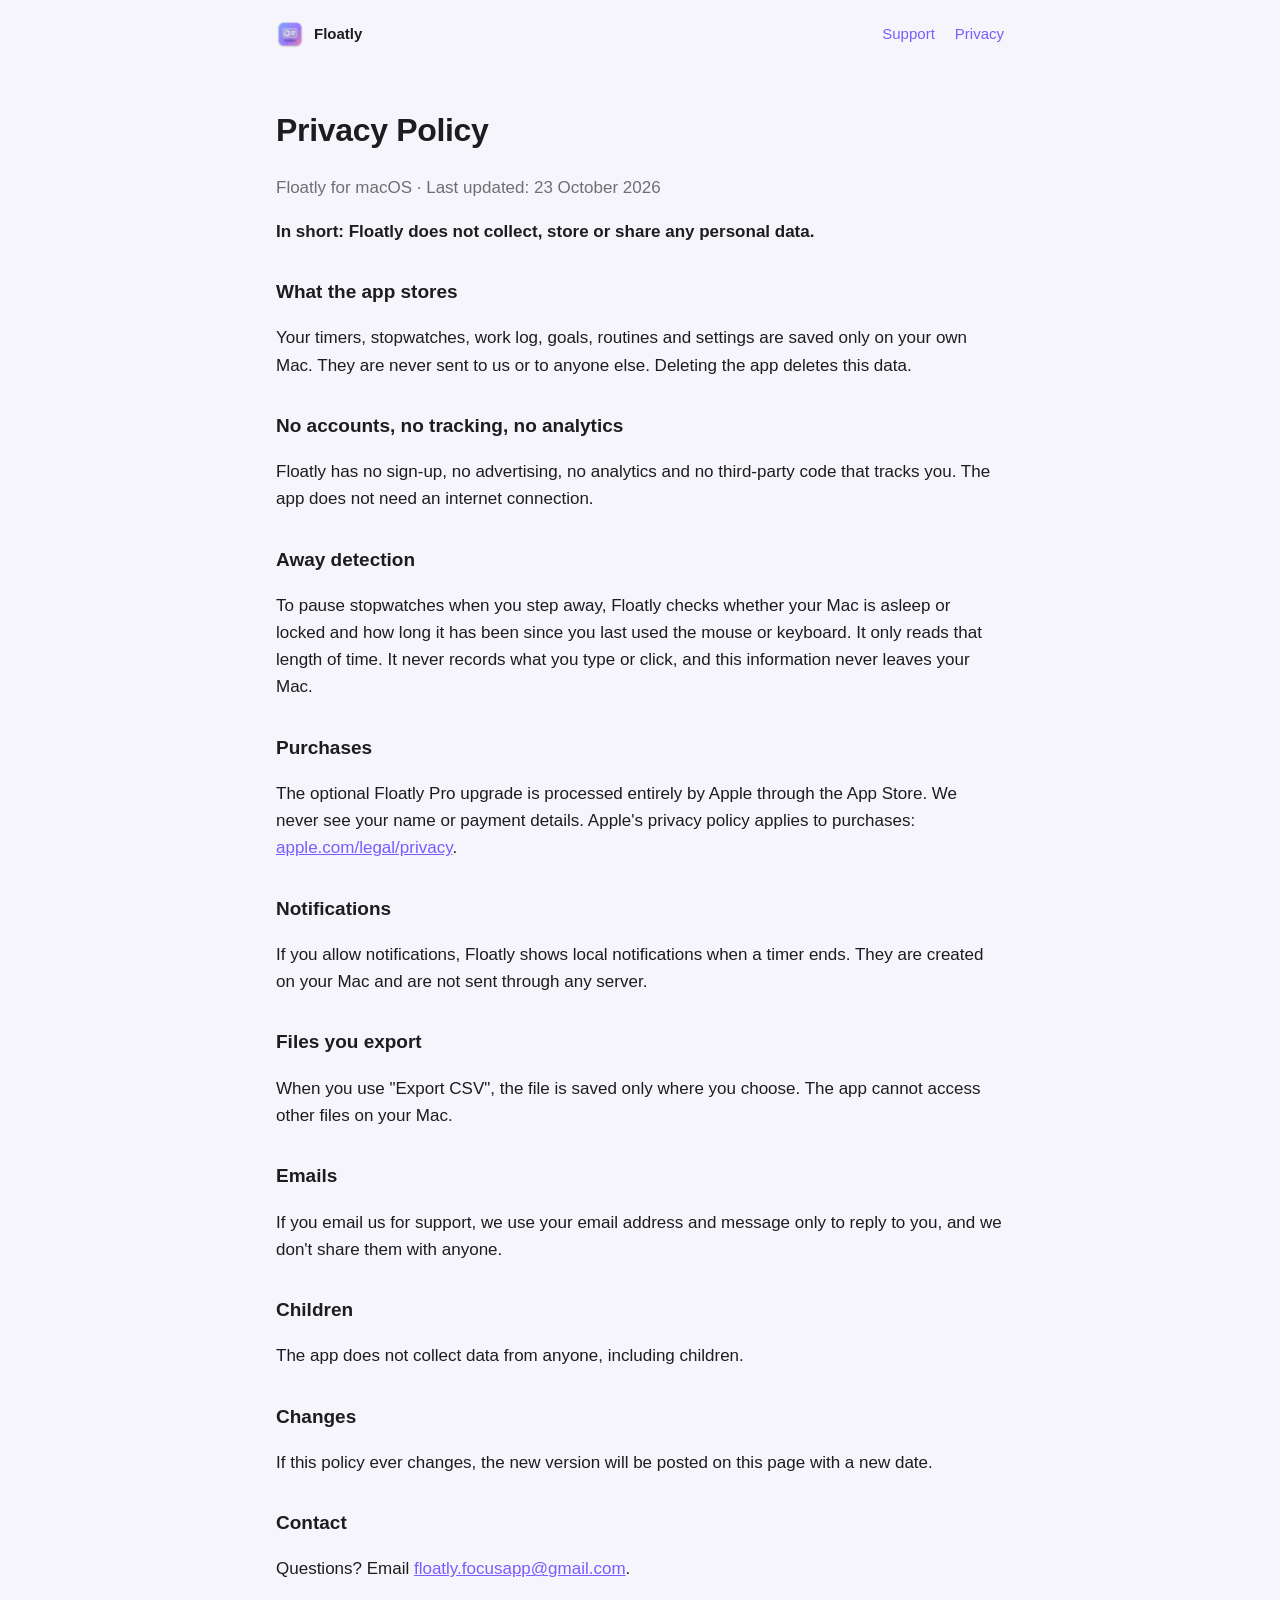
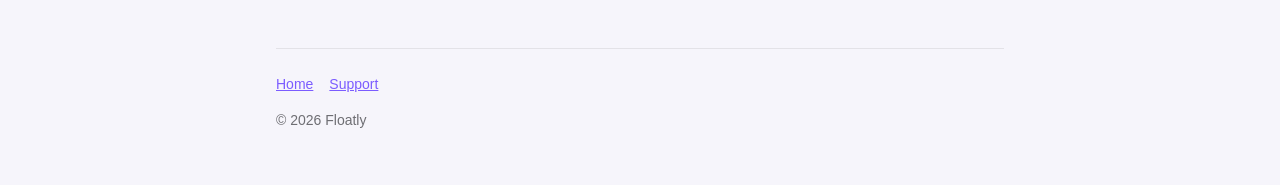
==== privacy.html @ 351aa92e "Add files via upload" ====
<!doctype html>
<html lang="en">
<head>
<meta charset="utf-8">
<meta name="viewport" content="width=device-width, initial-scale=1">
<title>Floatly Privacy Policy</title>
<link rel="icon" href="favicon.png">
<link rel="stylesheet" href="style.css">
</head>
<body>
<div class="wrap">
  <nav>
    <a class="brand" href="./"><img src="icon.png" alt="">Floatly</a>
    <a href="support.html">Support</a>
    <a href="privacy.html">Privacy</a>
  </nav>

  <main class="doc">
    <h1>Privacy Policy</h1>
    <p class="muted">Floatly for macOS · Last updated: 23 October 2026</p>

    <p><strong>In short: Floatly does not collect, store or share any personal data.</strong></p>

    <h2>What the app stores</h2>
    <p>Your timers, stopwatches, work log, goals, routines and settings are saved only on your own Mac. They are never sent to us or to anyone else. Deleting the app deletes this data.</p>

    <h2>No accounts, no tracking, no analytics</h2>
    <p>Floatly has no sign-up, no advertising, no analytics and no third-party code that tracks you. The app does not need an internet connection.</p>

    <h2>Away detection</h2>
    <p>To pause stopwatches when you step away, Floatly checks whether your Mac is asleep or locked and how long it has been since you last used the mouse or keyboard. It only reads that length of time. It never records what you type or click, and this information never leaves your Mac.</p>

    <h2>Purchases</h2>
    <p>The optional Floatly Pro upgrade is processed entirely by Apple through the App Store. We never see your name or payment details. Apple's privacy policy applies to purchases: <a href="https://www.apple.com/legal/privacy/">apple.com/legal/privacy</a>.</p>

    <h2>Notifications</h2>
    <p>If you allow notifications, Floatly shows local notifications when a timer ends. They are created on your Mac and are not sent through any server.</p>

    <h2>Files you export</h2>
    <p>When you use "Export CSV", the file is saved only where you choose. The app cannot access other files on your Mac.</p>

    <h2>Emails</h2>
    <p>If you email us for support, we use your email address and message only to reply to you, and we don't share them with anyone.</p>

    <h2>Children</h2>
    <p>The app does not collect data from anyone, including children.</p>

    <h2>Changes</h2>
    <p>If this policy ever changes, the new version will be posted on this page with a new date.</p>

    <h2>Contact</h2>
    <p>Questions? Email <a href="mailto:floatly.focusapp@gmail.com">floatly.focusapp@gmail.com</a>.</p>
  </main>

  <footer>
    <a href="./">Home</a><a href="support.html">Support</a>
    <p>© 2026 Floatly</p>
  </footer>
</div>
</body>
</html>
---- style.css ----
:root {
  --bg: #f6f5fb; --card: #ffffff; --fg: #1d1d1f; --muted: #6e6e73;
  --accent: #7b5cff; --line: rgba(0,0,0,.08);
}
@media (prefers-color-scheme: dark) {
  :root { --bg: #111114; --card: #1b1b20; --fg: #f2f2f7; --muted: #a1a1a6; --accent: #a58bff; --line: rgba(255,255,255,.1); }
}
* { box-sizing: border-box; }
body { margin: 0; background: var(--bg); color: var(--fg);
       font: 17px/1.6 -apple-system, BlinkMacSystemFont, "SF Pro Text", "Segoe UI", sans-serif; }
a { color: var(--accent); }
.wrap { max-width: 760px; margin: 0 auto; padding: 0 16px; }
nav { display: flex; align-items: center; gap: 20px; padding: 20px 0; font-size: 15px; }
nav .brand { display: flex; align-items: center; gap: 10px; font-weight: 600; color: var(--fg); text-decoration: none; margin-right: auto; }
nav .brand img { width: 28px; height: 28px; }
nav a { text-decoration: none; }
.hero { text-align: center; padding: 48px 0 32px; }
.hero img { width: 128px; height: 128px; filter: drop-shadow(0 12px 24px rgba(80,50,180,.25)); }
.hero h1 { font-size: 44px; line-height: 1.1; margin: 20px 0 8px; letter-spacing: -.02em; }
.hero p { font-size: 20px; color: var(--muted); margin: 0 auto; max-width: 540px; }
.btn { display: inline-block; margin-top: 28px; padding: 12px 24px; border-radius: 999px;
       background: var(--fg); color: var(--bg); text-decoration: none; font-weight: 600; }
.soon { display: block; margin-top: 10px; font-size: 14px; color: var(--muted); }
.grid { display: grid; grid-template-columns: repeat(auto-fit, minmax(220px, 1fr)); gap: 14px; margin: 32px 0; }
.card { background: var(--card); border: 1px solid var(--line); border-radius: 18px; padding: 20px; }
.card h3 { margin: 0 0 6px; font-size: 17px; }
.card p { margin: 0; color: var(--muted); font-size: 15px; }
.doc { padding: 16px 0 48px; }
.doc h1 { font-size: 32px; margin-bottom: 4px; letter-spacing: -.01em; }
.doc h2 { font-size: 19px; margin-top: 32px; }
.muted { color: var(--muted); }
details { background: var(--card); border: 1px solid var(--line); border-radius: 14px; padding: 14px 18px; margin: 10px 0; }
summary { cursor: pointer; font-weight: 600; }
footer { border-top: 1px solid var(--line); padding: 24px 0 40px; font-size: 14px; color: var(--muted); }
footer a { margin-right: 16px; }
@media (max-width: 520px) { .hero h1 { font-size: 34px; } nav { gap: 14px; } }
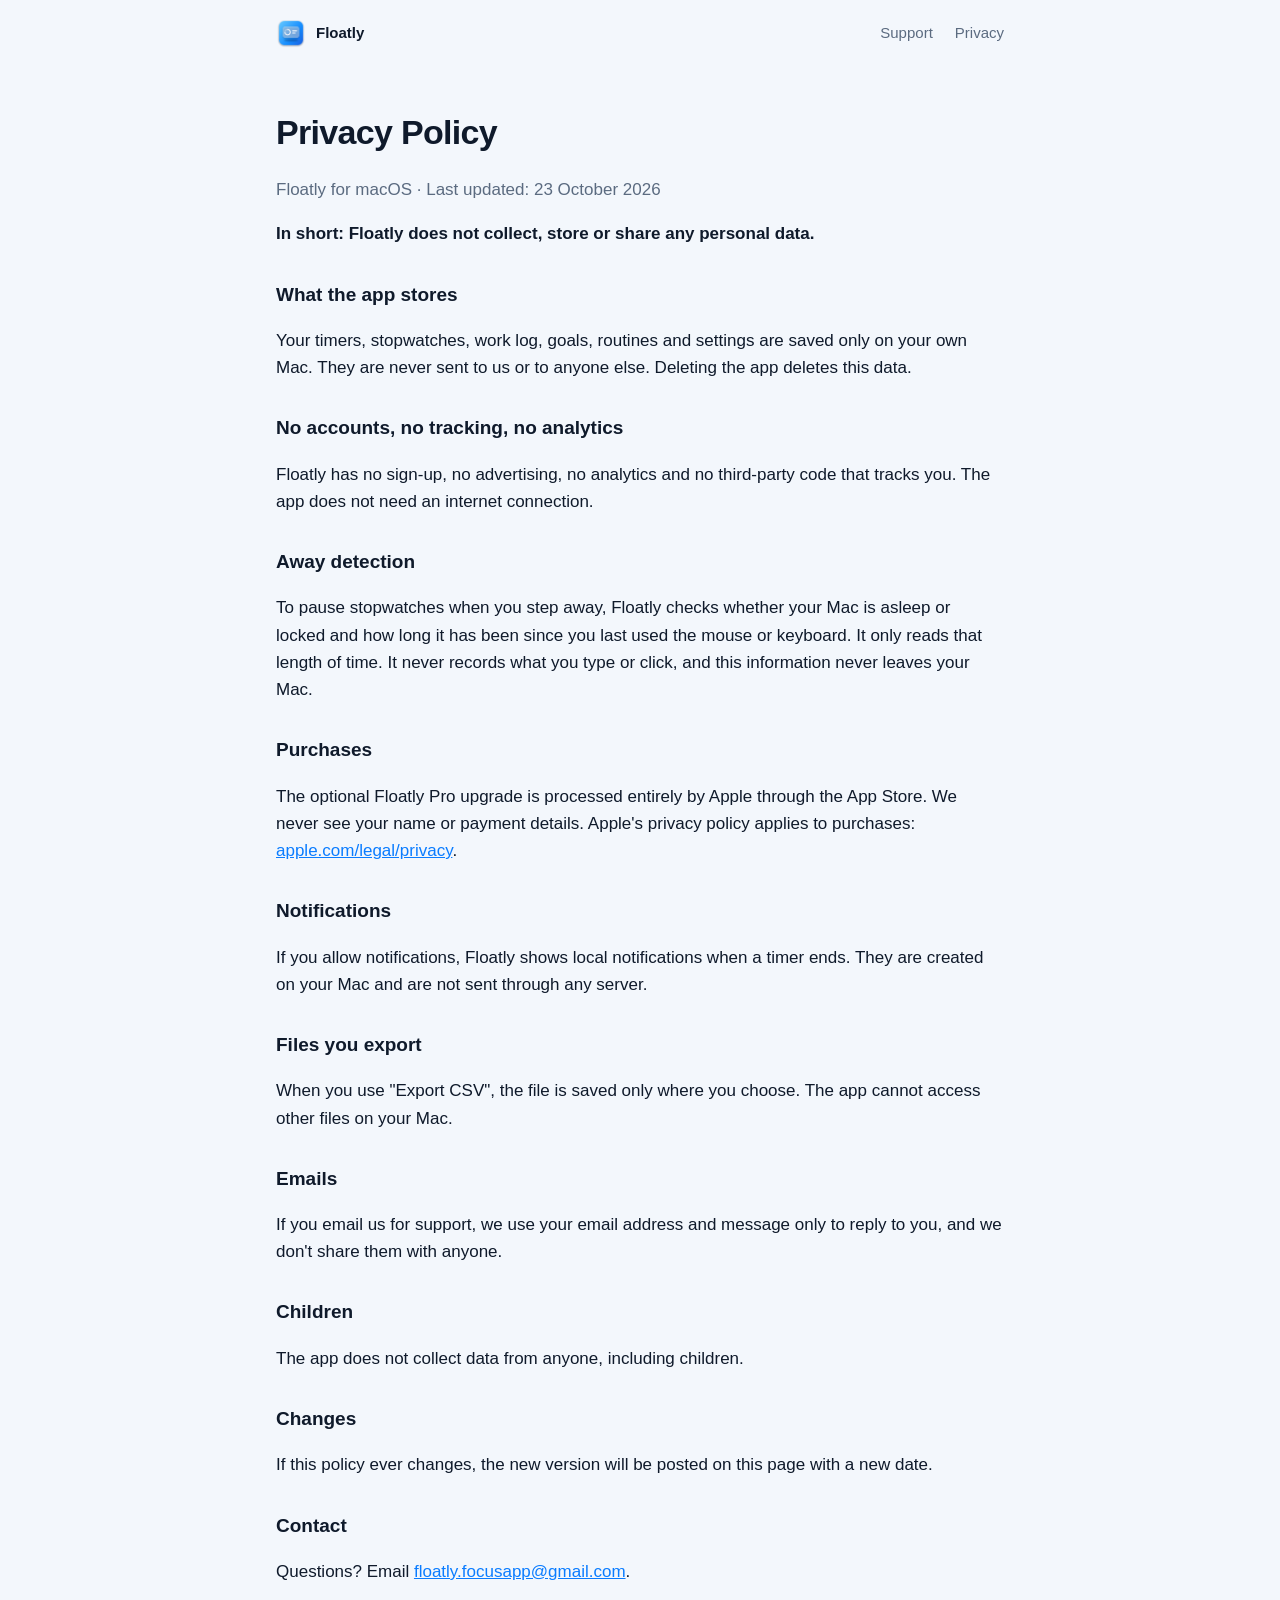
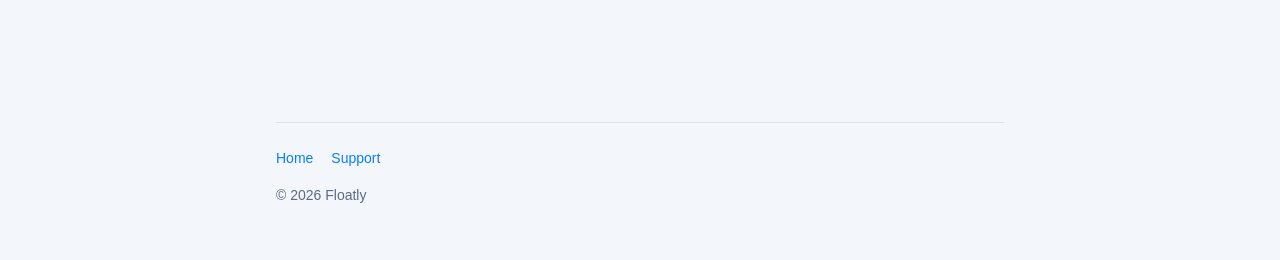
==== commit 965d2c82: "Add files via upload" ====
--- a/privacy.html
+++ b/privacy.html
@@ -8,7 +8,7 @@
 <link rel="stylesheet" href="style.css">
 </head>
 <body>
-<div class="wrap">
+<div class="wrap narrow">
   <nav>
     <a class="brand" href="./"><img src="icon.png" alt="">Floatly</a>
     <a href="support.html">Support</a>
--- a/style.css
+++ b/style.css
@@ -1,36 +1,175 @@
 :root {
-  --bg: #f6f5fb; --card: #ffffff; --fg: #1d1d1f; --muted: #6e6e73;
-  --accent: #7b5cff; --line: rgba(0,0,0,.08);
+  --bg: #f3f7fc; --bg2: #e8f0fa; --card: rgba(255,255,255,.72); --solid: #ffffff;
+  --fg: #0f1a2b; --muted: #5b6b80; --line: rgba(15,40,80,.10);
+  --accent: #0a7cff; --accent2: #3fb8ff; --deep: #1f4fd8;
+  --glass: rgba(255,255,255,.55); --glass-line: rgba(255,255,255,.75);
+  --shadow: 0 20px 50px -20px rgba(10,60,140,.35);
 }
 @media (prefers-color-scheme: dark) {
-  :root { --bg: #111114; --card: #1b1b20; --fg: #f2f2f7; --muted: #a1a1a6; --accent: #a58bff; --line: rgba(255,255,255,.1); }
+  :root {
+    --bg: #070d18; --bg2: #0c1626; --card: rgba(22,34,54,.7); --solid: #111c2e;
+    --fg: #eef4fc; --muted: #93a4ba; --line: rgba(255,255,255,.09);
+    --accent: #4aa8ff; --accent2: #6fd0ff;
+    --glass: rgba(255,255,255,.14); --glass-line: rgba(255,255,255,.28);
+    --shadow: 0 20px 60px -20px rgba(0,0,0,.7);
+  }
 }
 * { box-sizing: border-box; }
-body { margin: 0; background: var(--bg); color: var(--fg);
-       font: 17px/1.6 -apple-system, BlinkMacSystemFont, "SF Pro Text", "Segoe UI", sans-serif; }
+html { -webkit-text-size-adjust: 100%; }
+body { margin: 0; color: var(--fg); background: var(--bg);
+       font: 17px/1.6 -apple-system, BlinkMacSystemFont, "SF Pro Text", "Segoe UI", Roboto, sans-serif;
+       -webkit-font-smoothing: antialiased; }
+body.home { background:
+  radial-gradient(900px 500px at 85% -10%, rgba(63,184,255,.25), transparent 60%),
+  radial-gradient(800px 500px at 0% 10%, rgba(10,124,255,.14), transparent 60%), var(--bg); }
 a { color: var(--accent); }
-.wrap { max-width: 760px; margin: 0 auto; padding: 0 16px; }
-nav { display: flex; align-items: center; gap: 20px; padding: 20px 0; font-size: 15px; }
-nav .brand { display: flex; align-items: center; gap: 10px; font-weight: 600; color: var(--fg); text-decoration: none; margin-right: auto; }
-nav .brand img { width: 28px; height: 28px; }
-nav a { text-decoration: none; }
-.hero { text-align: center; padding: 48px 0 32px; }
-.hero img { width: 128px; height: 128px; filter: drop-shadow(0 12px 24px rgba(80,50,180,.25)); }
-.hero h1 { font-size: 44px; line-height: 1.1; margin: 20px 0 8px; letter-spacing: -.02em; }
-.hero p { font-size: 20px; color: var(--muted); margin: 0 auto; max-width: 540px; }
-.btn { display: inline-block; margin-top: 28px; padding: 12px 24px; border-radius: 999px;
-       background: var(--fg); color: var(--bg); text-decoration: none; font-weight: 600; }
-.soon { display: block; margin-top: 10px; font-size: 14px; color: var(--muted); }
-.grid { display: grid; grid-template-columns: repeat(auto-fit, minmax(220px, 1fr)); gap: 14px; margin: 32px 0; }
-.card { background: var(--card); border: 1px solid var(--line); border-radius: 18px; padding: 20px; }
-.card h3 { margin: 0 0 6px; font-size: 17px; }
+.wrap { max-width: 1040px; margin: 0 auto; padding: 0 16px; }
+.narrow { max-width: 760px; }
+
+/* nav */
+nav { display: flex; align-items: center; gap: 22px; padding: 18px 0; font-size: 15px; }
+nav .brand { display: flex; align-items: center; gap: 10px; font-weight: 650; color: var(--fg); text-decoration: none; margin-right: auto; }
+nav .brand img { width: 30px; height: 30px; }
+nav a { text-decoration: none; color: var(--muted); }
+nav a:hover { color: var(--fg); }
+
+/* hero */
+.hero { text-align: center; padding: 56px 0 28px; }
+.eyebrow { display: inline-block; font-size: 13px; font-weight: 600; letter-spacing: .02em; color: var(--accent);
+           background: color-mix(in srgb, var(--accent) 12%, transparent); padding: 5px 12px; border-radius: 999px; }
+.hero h1 { font-size: clamp(36px, 6.4vw, 64px); line-height: 1.04; letter-spacing: -.035em; margin: 18px auto 16px; max-width: 820px; font-weight: 750; }
+.hero h1 span { background: linear-gradient(100deg, var(--accent2), var(--accent) 45%, var(--deep)); -webkit-background-clip: text; background-clip: text; color: transparent; }
+.hero p.lead { font-size: clamp(18px, 2.2vw, 21px); color: var(--muted); margin: 0 auto; max-width: 620px; }
+.hero p.lead strong { color: var(--fg); font-weight: 600; }
+.cta { margin-top: 30px; display: flex; flex-direction: column; align-items: center; gap: 10px; }
+.badge { display: inline-flex; align-items: center; gap: 10px; padding: 13px 22px; border-radius: 14px;
+         background: var(--fg); color: var(--bg); font-weight: 600; font-size: 16px; text-decoration: none; }
+.badge svg { width: 20px; height: 20px; }
+.small { font-size: 14px; color: var(--muted); }
+
+/* desktop mock */
+.stage { margin: 44px auto 0; max-width: 940px; border-radius: 22px; overflow: hidden; position: relative;
+         aspect-ratio: 16 / 9.4; box-shadow: var(--shadow); border: 1px solid var(--line);
+         background: linear-gradient(135deg, #8fd6ff 0%, #3b8cff 45%, #1d3fb0 100%); text-align: left; }
+.stage::before { content: ""; position: absolute; inset: 0;
+  background: radial-gradient(60% 60% at 20% 90%, rgba(255,255,255,.35), transparent 60%),
+              radial-gradient(50% 50% at 90% 10%, rgba(180,235,255,.45), transparent 60%); }
+.menubar { position: absolute; top: 0; left: 0; right: 0; height: 26px; display: flex; align-items: center; gap: 14px;
+           padding: 0 14px; font-size: 12px; color: #0f1a2b; background: rgba(255,255,255,.45);
+           backdrop-filter: blur(20px); -webkit-backdrop-filter: blur(20px); }
+.menubar b { font-weight: 700; }
+.menubar .right { margin-left: auto; display: flex; gap: 12px; align-items: center; font-variant-numeric: tabular-nums; }
+.menubar .pill { background: rgba(15,26,43,.12); padding: 1px 8px; border-radius: 6px; font-weight: 600; }
+.win { position: absolute; left: 6%; top: 15%; width: 62%; height: 74%; border-radius: 12px; background: #fbfcfe;
+       box-shadow: 0 30px 60px -20px rgba(0,20,60,.5); overflow: hidden; }
+.win .bar { height: 30px; background: #eef1f6; display: flex; align-items: center; gap: 7px; padding: 0 12px; }
+.win .bar i { width: 11px; height: 11px; border-radius: 50%; background: #ff5f57; display: block; }
+.win .bar i:nth-child(2) { background: #febc2e; } .win .bar i:nth-child(3) { background: #28c840; }
+.win .doc { padding: 6% 8%; }
+.win .doc .h { height: 14px; width: 45%; border-radius: 6px; background: #1f2a3c; opacity: .85; margin-bottom: 18px; }
+.win .doc .l { height: 8px; border-radius: 4px; background: #d6dde8; margin: 10px 0; }
+.float { position: absolute; right: 3%; top: 9%; width: 30%; min-width: 210px; padding: 10px; border-radius: 18px;
+         background: rgba(255,255,255,.38); border: 1px solid rgba(255,255,255,.7);
+         backdrop-filter: blur(22px) saturate(1.4); -webkit-backdrop-filter: blur(22px) saturate(1.4);
+         box-shadow: 0 18px 40px -12px rgba(0,30,90,.45); color: #0f1a2b; animation: bob 6s ease-in-out infinite; }
+@keyframes bob { 50% { transform: translateY(-5px); } }
+@media (prefers-reduced-motion: reduce) { .float { animation: none; } }
+.row { display: flex; align-items: center; gap: 10px; padding: 7px 8px; border-radius: 12px; }
+.row + .row { margin-top: 2px; }
+.row .ring { width: 26px; height: 26px; flex: none; }
+.row .name { font-size: 13px; font-weight: 600; flex: 1; white-space: nowrap; overflow: hidden; text-overflow: ellipsis; }
+.row .name small { display: block; font-size: 11px; font-weight: 500; opacity: .6; }
+.row .t { font-size: 17px; font-weight: 700; font-variant-numeric: tabular-nums; letter-spacing: -.02em; }
+.row.sw { background: rgba(255,255,255,.45); }
+
+/* trust strip */
+.strip { display: flex; flex-wrap: wrap; justify-content: center; gap: 10px 28px; margin: 40px 0 8px; font-weight: 600; font-size: 16px; }
+.strip span { display: inline-flex; align-items: center; gap: 8px; }
+.strip svg { width: 18px; height: 18px; color: var(--accent); }
+
+/* sections */
+section.block { padding: 64px 0 8px; }
+.kicker { font-size: 14px; font-weight: 650; color: var(--accent); text-transform: uppercase; letter-spacing: .06em; }
+h2.big { font-size: clamp(28px, 4vw, 40px); line-height: 1.12; letter-spacing: -.025em; margin: 8px 0 12px; }
+.sub { color: var(--muted); font-size: 18px; max-width: 640px; margin: 0; }
+.split { display: grid; grid-template-columns: 1.05fr 1fr; gap: 40px; align-items: center; }
+.split.flip > :first-child { order: 2; }
+.split > *, .grid > *, .pricing > * { min-width: 0; }
+.checks { list-style: none; padding: 0; margin: 20px 0 0; }
+.checks li { position: relative; padding-left: 30px; margin: 10px 0; }
+.checks li::before { content: ""; position: absolute; left: 0; top: 4px; width: 18px; height: 18px; border-radius: 50%;
+  background: color-mix(in srgb, var(--accent) 16%, transparent) url("data:image/svg+xml,%3Csvg xmlns='http://www.w3.org/2000/svg' viewBox='0 0 24 24' fill='none' stroke='%230a7cff' stroke-width='3' stroke-linecap='round' stroke-linejoin='round'%3E%3Cpath d='M6 12.5l4 4 8-9'/%3E%3C/svg%3E") center/12px no-repeat; }
+.pro { display: inline-block; font-size: 11px; font-weight: 700; letter-spacing: .04em; color: #fff; vertical-align: 2px;
+       background: linear-gradient(120deg, var(--accent2), var(--deep)); padding: 1px 7px; border-radius: 6px; margin-left: 6px; }
+.panel { background: var(--card); border: 1px solid var(--line); border-radius: 22px; padding: 22px; box-shadow: var(--shadow);
+         backdrop-filter: blur(16px); -webkit-backdrop-filter: blur(16px); }
+.chart { display: flex; align-items: flex-end; gap: 10px; height: 150px; margin-top: 14px; }
+.chart div { flex: 1; border-radius: 8px 8px 4px 4px; background: linear-gradient(180deg, var(--accent2), var(--accent)); position: relative; }
+.chart div.today { background: linear-gradient(180deg, #7fd2ff, var(--deep)); }
+.days { display: flex; gap: 10px; font-size: 12px; color: var(--muted); margin-top: 6px; }
+.days span { flex: 1; text-align: center; }
+.tasks { margin-top: 16px; font-size: 14px; }
+.tasks p { display: flex; justify-content: space-between; margin: 6px 0; }
+.tasks b { font-variant-numeric: tabular-nums; }
+.dot { display: inline-block; width: 9px; height: 9px; border-radius: 50%; margin-right: 8px; }
+.steps { display: flex; gap: 8px; margin-top: 14px; }
+.steps div { flex: 1; padding: 12px; border-radius: 14px; background: color-mix(in srgb, var(--accent) 10%, transparent); font-size: 13px; }
+.steps div b { display: block; font-size: 20px; font-variant-numeric: tabular-nums; }
+.steps div.now { background: linear-gradient(140deg, var(--accent2), var(--accent)); color: #fff; }
+
+/* feature grid */
+.grid { display: grid; grid-template-columns: repeat(3, 1fr); gap: 14px; margin-top: 28px; }
+.card { background: var(--card); border: 1px solid var(--line); border-radius: 20px; padding: 22px;
+        backdrop-filter: blur(16px); -webkit-backdrop-filter: blur(16px); }
+.card .ic { width: 42px; height: 42px; border-radius: 12px; display: grid; place-items: center; color: #fff; margin-bottom: 14px;
+            background: linear-gradient(140deg, var(--accent2), var(--accent) 55%, var(--deep)); }
+.card .ic svg { width: 22px; height: 22px; }
+.card h3 { margin: 0 0 6px; font-size: 17px; letter-spacing: -.01em; }
 .card p { margin: 0; color: var(--muted); font-size: 15px; }
+.card.hi { border-color: color-mix(in srgb, var(--accent) 45%, transparent); }
+
+/* pricing */
+.pricing { display: grid; grid-template-columns: 1fr 1fr; gap: 16px; margin-top: 28px; }
+.plan { background: var(--card); border: 1px solid var(--line); border-radius: 22px; padding: 26px; }
+.plan.p { border: 1.5px solid var(--accent); box-shadow: var(--shadow); position: relative; }
+.plan h3 { margin: 0; font-size: 20px; }
+.price { font-size: 40px; font-weight: 750; letter-spacing: -.03em; margin: 6px 0 2px; }
+.price small { font-size: 16px; font-weight: 500; color: var(--muted); letter-spacing: 0; }
+.plan ul { list-style: none; padding: 0; margin: 18px 0 0; font-size: 15px; }
+.plan li { padding: 8px 0; border-top: 1px solid var(--line); }
+.plan li.no { color: var(--muted); }
+.tag { position: absolute; top: -12px; right: 20px; font-size: 12px; font-weight: 700; color: #fff; padding: 4px 10px; border-radius: 999px;
+       background: linear-gradient(120deg, var(--accent2), var(--deep)); }
+
+/* faq */
+details { background: var(--card); border: 1px solid var(--line); border-radius: 16px; padding: 14px 18px; margin: 10px 0; }
+summary { cursor: pointer; font-weight: 600; }
+details p { color: var(--muted); margin: 10px 0 2px; }
+
+.maker { display: flex; gap: 18px; align-items: center; margin-top: 64px; padding: 24px; border-radius: 22px;
+         background: linear-gradient(135deg, color-mix(in srgb, var(--accent) 10%, transparent), transparent); border: 1px solid var(--line); }
+.maker img { width: 64px; height: 64px; flex: none; }
+.maker p { margin: 0; }
+
+/* doc pages */
 .doc { padding: 16px 0 48px; }
-.doc h1 { font-size: 32px; margin-bottom: 4px; letter-spacing: -.01em; }
+.doc h1 { font-size: 34px; margin-bottom: 4px; letter-spacing: -.02em; }
 .doc h2 { font-size: 19px; margin-top: 32px; }
 .muted { color: var(--muted); }
-details { background: var(--card); border: 1px solid var(--line); border-radius: 14px; padding: 14px 18px; margin: 10px 0; }
-summary { cursor: pointer; font-weight: 600; }
-footer { border-top: 1px solid var(--line); padding: 24px 0 40px; font-size: 14px; color: var(--muted); }
-footer a { margin-right: 16px; }
-@media (max-width: 520px) { .hero h1 { font-size: 34px; } nav { gap: 14px; } }
+
+footer { border-top: 1px solid var(--line); margin-top: 72px; padding: 24px 0 40px; font-size: 14px; color: var(--muted); }
+footer a { margin-right: 18px; text-decoration: none; }
+
+@media (max-width: 820px) {
+  .split, .pricing { grid-template-columns: minmax(0,1fr); gap: 24px; }
+  .split.flip > :first-child { order: 0; }
+  .grid { grid-template-columns: 1fr 1fr; }
+}
+@media (max-width: 560px) {
+  .grid { grid-template-columns: 1fr; }
+  .stage { aspect-ratio: 4 / 3.6; }
+  .win { left: 4%; width: 80%; top: 40%; height: 56%; }
+  .float { right: 4%; top: 11%; width: 74%; }
+  nav { gap: 14px; }
+  .maker { flex-direction: column; text-align: center; }
+}
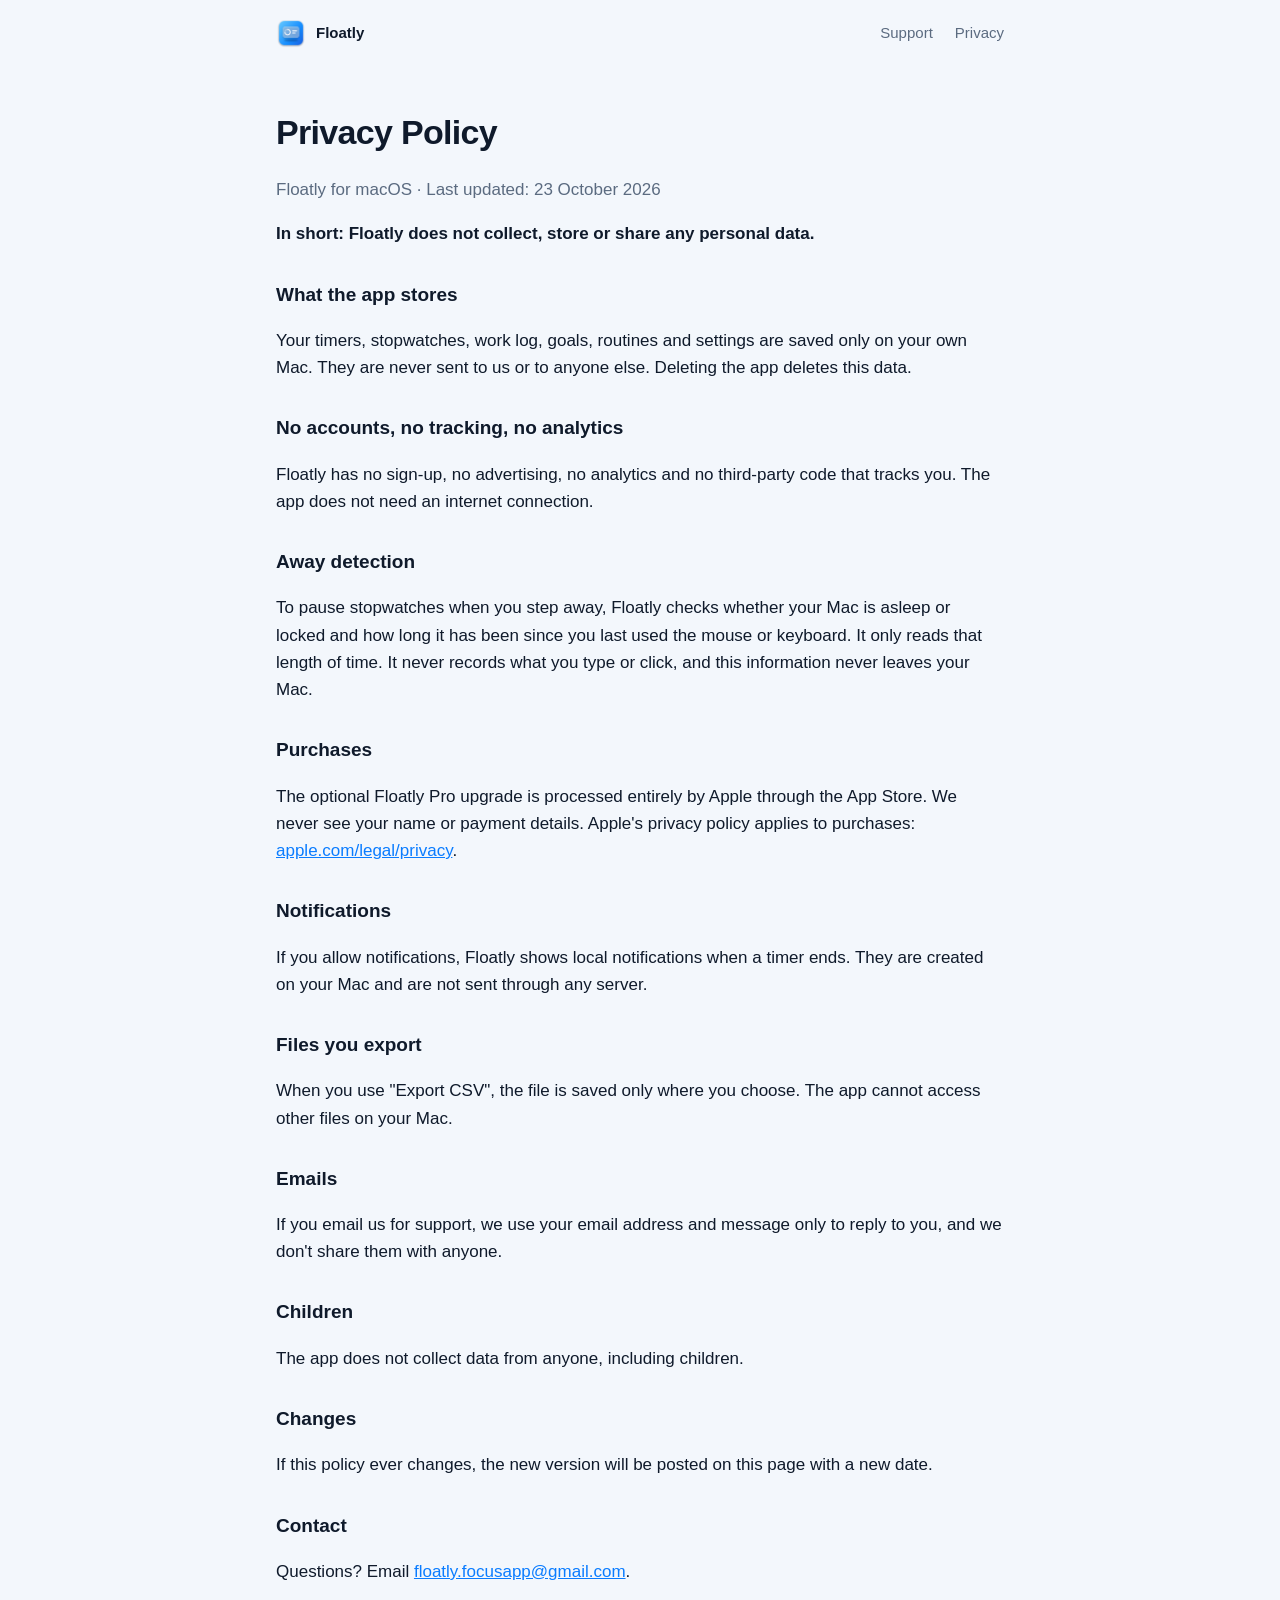
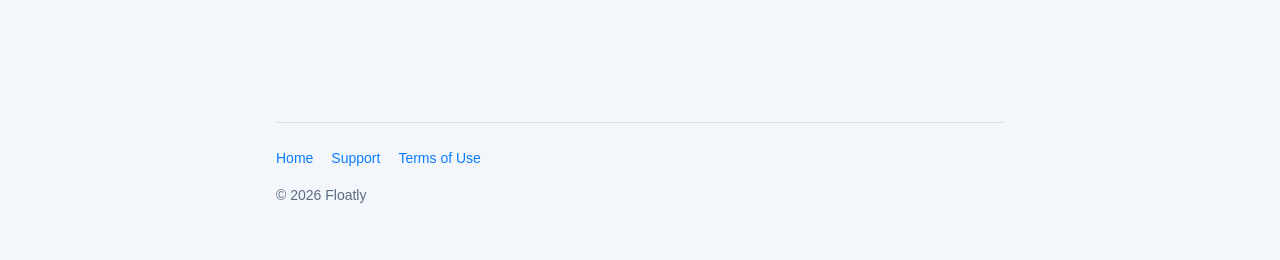
==== commit 946ad703: "Add files via upload" ====
--- a/privacy.html
+++ b/privacy.html
@@ -53,7 +53,7 @@
   </main>
 
   <footer>
-    <a href="./">Home</a><a href="support.html">Support</a>
+    <a href="./">Home</a><a href="support.html">Support</a><a href="terms.html">Terms of Use</a>
     <p>© 2026 Floatly</p>
   </footer>
 </div>
--- a/style.css
+++ b/style.css
@@ -117,6 +117,12 @@
 .steps div b { display: block; font-size: 20px; font-variant-numeric: tabular-nums; }
 .steps div.now { background: linear-gradient(140deg, var(--accent2), var(--accent)); color: #fff; }
 
+.panel.mini { display: flex; align-items: center; gap: 24px; padding: 26px 28px; }
+.panel.mini h3 { font-size: 22px; letter-spacing: -.015em; margin: 6px 0 6px; }
+.panel.mini p { margin: 0; font-size: 16px; }
+.panel.mini svg { width: 64px; height: 64px; flex: none; margin-left: auto; color: var(--accent); opacity: .85; }
+@media (max-width: 560px) { .panel.mini svg { display: none; } }
+
 /* feature grid */
 .grid { display: grid; grid-template-columns: repeat(3, 1fr); gap: 14px; margin-top: 28px; }
 .card { background: var(--card); border: 1px solid var(--line); border-radius: 20px; padding: 22px;
@@ -128,18 +134,27 @@
 .card p { margin: 0; color: var(--muted); font-size: 15px; }
 .card.hi { border-color: color-mix(in srgb, var(--accent) 45%, transparent); }
 
-/* pricing */
-.pricing { display: grid; grid-template-columns: 1fr 1fr; gap: 16px; margin-top: 28px; }
-.plan { background: var(--card); border: 1px solid var(--line); border-radius: 22px; padding: 26px; }
-.plan.p { border: 1.5px solid var(--accent); box-shadow: var(--shadow); position: relative; }
-.plan h3 { margin: 0; font-size: 20px; }
-.price { font-size: 40px; font-weight: 750; letter-spacing: -.03em; margin: 6px 0 2px; }
-.price small { font-size: 16px; font-weight: 500; color: var(--muted); letter-spacing: 0; }
-.plan ul { list-style: none; padding: 0; margin: 18px 0 0; font-size: 15px; }
-.plan li { padding: 8px 0; border-top: 1px solid var(--line); }
-.plan li.no { color: var(--muted); }
-.tag { position: absolute; top: -12px; right: 20px; font-size: 12px; font-weight: 700; color: #fff; padding: 4px 10px; border-radius: 999px;
-       background: linear-gradient(120deg, var(--accent2), var(--deep)); }
+/* pricing matrix */
+.matrix-wrap { margin-top: 26px; background: var(--card); border: 1px solid var(--line); border-radius: 22px; box-shadow: var(--shadow);
+               overflow: hidden; backdrop-filter: blur(16px); -webkit-backdrop-filter: blur(16px); }
+.matrix { width: 100%; border-collapse: collapse; font-size: 15px; }
+.matrix th, .matrix td { padding: 11px 18px; border-top: 1px solid var(--line); text-align: center; }
+.matrix tbody th { text-align: left; font-weight: 500; }
+.matrix thead th { border-top: 0; font-size: 18px; padding-top: 20px; padding-bottom: 16px; vertical-align: bottom; }
+.matrix thead th .pr { display: block; font-size: 28px; font-weight: 750; letter-spacing: -.02em; }
+.matrix thead th .pr small { font-size: 14px; font-weight: 500; color: var(--muted); letter-spacing: 0; }
+.matrix th:nth-child(2), .matrix td:nth-child(2) { width: 22%; }
+.matrix th:nth-child(3), .matrix td:nth-child(3) { width: 26%; background: color-mix(in srgb, var(--accent) 8%, transparent); }
+.matrix thead .procol { color: var(--accent); }
+.matrix td.y { color: var(--accent); font-weight: 650; }
+.matrix .ck { font-size: 18px; line-height: 1; }
+.matrix td.n { color: var(--muted); opacity: .6; }
+@media (max-width: 560px) {
+  .matrix { font-size: 13.5px; }
+  .matrix th, .matrix td { padding: 9px 8px; }
+  .matrix tbody th { padding-left: 14px; }
+  .matrix thead th .pr { font-size: 21px; }
+}
 
 /* faq */
 details { background: var(--card); border: 1px solid var(--line); border-radius: 16px; padding: 14px 18px; margin: 10px 0; }
@@ -173,3 +188,6 @@
   nav { gap: 14px; }
   .maker { flex-direction: column; text-align: center; }
 }
+.doc .caps { font-size: 14px; line-height: 1.55; }
+.doc ul { padding-left: 20px; }
+.doc li { margin: 8px 0; }
